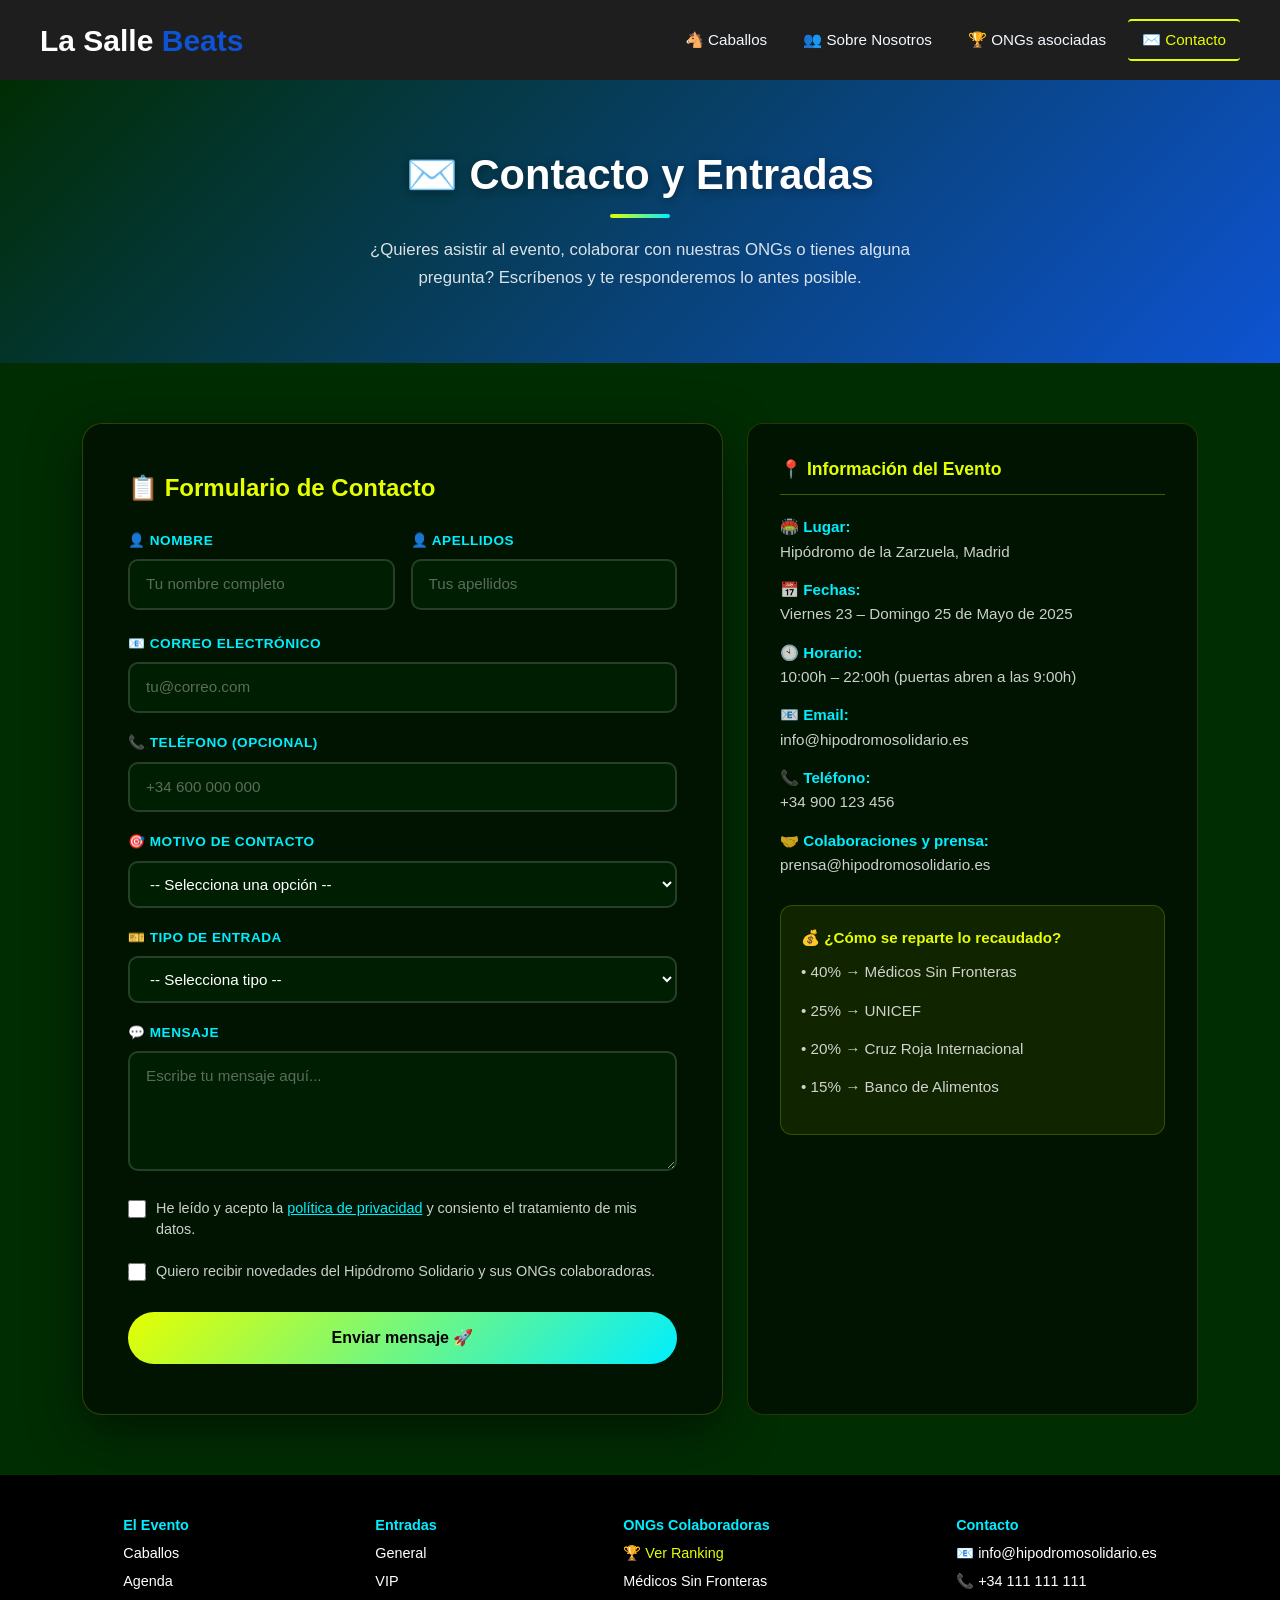
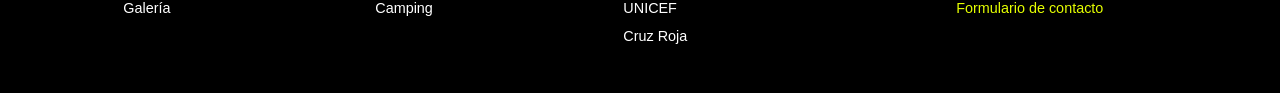
==== ASIGNATURAS/Lenguaje_de_Marcas/web/HTML/contacto.html @ c970df2f "Pagina web" ====
<!DOCTYPE html>
<html lang="es">
<head>
    <meta charset="UTF-8">
    <meta name="viewport" content="width=device-width, initial-scale=1.0">
    <meta name="description" content="Contacta con el Hipódromo Solidario. Reserva entradas, información sobre apuestas benéficas y colaboraciones con ONGs.">
    <title>Contacto – Hipódromo Solidario</title>
    <link rel="stylesheet" href="../bootstrap-5.3.8-dist/css/bootstrap.min.css">
    <link rel="stylesheet" href="../CSS/Carrera_Caballos.css">
</head>
<body>

    <!-- ===== NAVBAR ===== -->
    <header>
        <nav class="navbar navbar-expand-lg w-100 p-0">
            <div class="container-fluid px-0">
                <a class="navbar-brand mb-0" href="Pagina web de los caballos.html" id="brand-link">
                    La Salle <span id="Beats">Beats</span>
                </a>
                <button class="navbar-toggler" type="button"
                        data-bs-toggle="collapse"
                        data-bs-target="#navMenu"
                        aria-controls="navMenu"
                        aria-expanded="false"
                        aria-label="Abrir menú">
                    <span class="navbar-toggler-icon-custom">☰</span>
                </button>
                <div class="collapse navbar-collapse" id="navMenu">
                    <ul class="nav-list-custom ms-auto">
                        <li><a href="Pagina web de los caballos.html" class="nav-item-custom">🐴 Caballos</a></li>
                        <li><a href="nosotros.html" class="nav-item-custom">👥 Sobre Nosotros</a></li>
                        <li><a href="ongs_ranking.html" class="nav-item-custom">🏆 ONGs asociadas</a></li>
                        <li><a href="contacto.html" class="nav-item-custom active-link">✉️ Contacto</a></li>
                    </ul>
                </div>
            </div>
        </nav>
    </header>

    <!-- ===== HERO ===== -->
    <section class="subpage-hero">
        <h1>✉️ Contacto y Entradas</h1>
        <div class="subpage-divider"></div>
        <p>¿Quieres asistir al evento, colaborar con nuestras ONGs o tienes alguna pregunta? Escríbenos y te responderemos lo antes posible.</p>
    </section>

    <!-- ===== FORMULARIO Y INFO ===== -->
    <section class="contacto-seccion">
        <div class="container">
            <div class="row g-4">

                <!-- FORMULARIO -->
                <div class="col-lg-7">
                    <div class="form-card">
                        <h2 style="color:#e5ff00; font-size:1.5rem; margin-bottom:28px; font-weight:bold;">📋 Formulario de Contacto</h2>

                        <form id="formularioContacto" novalidate>

                            <!-- Nombre -->
                            <div class="row g-3 mb-1">
                                <div class="col-md-6">
                                    <label for="nombre" class="form-label-custom">👤 Nombre</label>
                                    <input type="text" id="nombre" name="nombre"
                                           class="form-input-custom"
                                           placeholder="Tu nombre completo"
                                           required>
                                </div>
                                <div class="col-md-6">
                                    <label for="apellidos" class="form-label-custom">👤 Apellidos</label>
                                    <input type="text" id="apellidos" name="apellidos"
                                           class="form-input-custom"
                                           placeholder="Tus apellidos"
                                           required>
                                </div>
                            </div>

                            <!-- Email -->
                            <label for="email" class="form-label-custom">📧 Correo Electrónico</label>
                            <input type="email" id="email" name="email"
                                   class="form-input-custom"
                                   placeholder="tu@correo.com"
                                   required>

                            <!-- Teléfono -->
                            <label for="telefono" class="form-label-custom">📞 Teléfono (opcional)</label>
                            <input type="tel" id="telefono" name="telefono"
                                   class="form-input-custom"
                                   placeholder="+34 600 000 000">

                            <!-- Desplegable: Motivo -->
                            <label for="motivo" class="form-label-custom">🎯 Motivo de contacto</label>
                            <select id="motivo" name="motivo" class="form-input-custom" required>
                                <option value="" disabled selected>-- Selecciona una opción --</option>
                                <option value="entradas">🎟️ Comprar entradas</option>
                                <option value="vip">👑 Paquete VIP</option>
                                <option value="colaboracion">🤝 Colaborar con el evento</option>
                                <option value="ong">❤️ Información sobre ONGs</option>
                                <option value="prensa">📰 Prensa y medios</option>
                                <option value="otro">❓ Otro</option>
                            </select>

                            <!-- Desplegable: Tipo de entrada -->
                            <label for="tipoEntrada" class="form-label-custom">🎫 Tipo de entrada</label>
                            <select id="tipoEntrada" name="tipoEntrada" class="form-input-custom">
                                <option value="" disabled selected>-- Selecciona tipo --</option>
                                <option value="general">General – 25€</option>
                                <option value="vip">VIP – 75€</option>
                                <option value="camping">Camping – 60€</option>
                                <option value="familiar">Familiar (4 personas) – 80€</option>
                                <option value="solidario">Solidario (donación extra) – 100€</option>
                            </select>

                            <!-- Mensaje -->
                            <label for="mensaje" class="form-label-custom">💬 Mensaje</label>
                            <textarea id="mensaje" name="mensaje"
                                      class="form-input-custom"
                                      rows="4"
                                      placeholder="Escribe tu mensaje aquí..."
                                      style="resize: vertical;"
                                      required></textarea>

                            <!-- Checkbox política de privacidad -->
                            <label class="form-check-custom">
                                <input type="checkbox" id="privacidad" name="privacidad" required>
                                <span>He leído y acepto la <a href="#" style="color:#00eeff;">política de privacidad</a> y consiento el tratamiento de mis datos.</span>
                            </label>

                            <!-- Checkbox newsletter -->
                            <label class="form-check-custom">
                                <input type="checkbox" id="newsletter" name="newsletter">
                                <span>Quiero recibir novedades del Hipódromo Solidario y sus ONGs colaboradoras.</span>
                            </label>

                            <button type="submit" class="btn-enviar">Enviar mensaje 🚀</button>
                        </form>

                        <!-- Mensaje de éxito -->
                        <div id="msg-exito">
                            ✅ ¡Mensaje enviado! Nos pondremos en contacto contigo pronto. ¡Gracias por tu apoyo solidario! 🐴❤️
                        </div>
                    </div>
                </div>

                <!-- INFO DE CONTACTO -->
                <div class="col-lg-5">
                    <div class="info-contacto">
                        <div class="ic-titulo">📍 Información del Evento</div>

                        <p>🏟️ <strong style="color:#00eeff;">Lugar:</strong><br>
                        Hipódromo de la Zarzuela, Madrid</p>

                        <p>📅 <strong style="color:#00eeff;">Fechas:</strong><br>
                        Viernes 23 – Domingo 25 de Mayo de 2025</p>

                        <p>🕙 <strong style="color:#00eeff;">Horario:</strong><br>
                        10:00h – 22:00h (puertas abren a las 9:00h)</p>

                        <p>📧 <strong style="color:#00eeff;">Email:</strong><br>
                        info@hipodromosolidario.es</p>

                        <p>📞 <strong style="color:#00eeff;">Teléfono:</strong><br>
                        +34 900 123 456</p>

                        <p>🤝 <strong style="color:#00eeff;">Colaboraciones y prensa:</strong><br>
                        prensa@hipodromosolidario.es</p>

                        <div style="margin-top:28px; padding:20px; background:rgba(229,255,0,0.07); border-radius:12px; border:1px solid rgba(229,255,0,0.2);">
                            <p style="color:#e5ff00; font-weight:bold; margin-bottom:10px;">💰 ¿Cómo se reparte lo recaudado?</p>
                            <p>• 40% → Médicos Sin Fronteras</p>
                            <p>• 25% → UNICEF</p>
                            <p>• 20% → Cruz Roja Internacional</p>
                            <p>• 15% → Banco de Alimentos</p>
                        </div>
                    </div>
                </div>

            </div>
        </div>
    </section>

    <!-- ===== FOOTER ===== -->
    <footer>
        <div class="footers">
            <p class="titulos">El Evento</p>
            <p>Caballos</p>
            <p>Agenda</p>
            <p>Galería</p>
        </div>
        <div class="footers">
            <p class="titulos">Entradas</p>
            <p>General</p>
            <p>VIP</p>
            <p>Camping</p>
        </div>
        <div class="footers">
            <p class="titulos">ONGs Colaboradoras</p>
            <a href="ongs_ranking.html" class="footer-link-ong">🏆 Ver Ranking</a>
            <p>Médicos Sin Fronteras</p>
            <p>UNICEF</p>
            <p>Cruz Roja</p>
        </div>
        <div class="footers">
            <p class="titulos">Contacto</p>
            <p>📧 info@hipodromosolidario.es</p>
            <p>📞 +34 111 111 111</p>
            <a href="contacto.html" class="footer-link-ong">Formulario de contacto</a>
        </div>
    </footer>

    <script src="../bootstrap-5.3.8-dist/js/bootstrap.bundle.min.js"></script>
    <script>
        document.getElementById('formularioContacto').addEventListener('submit', function(e) {
            e.preventDefault();
            const privacidad = document.getElementById('privacidad').checked;
            if (!privacidad) {
                alert('Debes aceptar la política de privacidad.');
                return;
            }
            // Simular envío
            this.style.display = 'none';
            document.getElementById('msg-exito').style.display = 'block';
        });
    </script>
</body>
</html>
---- ASIGNATURAS/Lenguaje_de_Marcas/web/CSS/Carrera_Caballos.css ----
* {

    margin: 0;
    padding: 0;
    box-sizing: border-box;

}

body {

    background-color: rgb(1, 45, 3);
    font-family:  sans-serif;

}


/* ===== HEADER / NAVBAR ===== */

header {

    display: flex;
    justify-content: space-between;
    align-items: center;
    background-color: rgb(30, 30, 30);
    padding: 0 40px;
    min-height: 80px;
    box-shadow: 0 4px 15px rgba(0,0,0,0.4);

}

/* Sobreescribir navbar de Bootstrap para que no choque */
header .navbar {
    background-color: transparent !important;
    padding: 0;
}

/* Brand/logo */
#brand-link {
    color: white;
    font-size: 30px;
    font-weight: bold;
    text-decoration: none;
    animation: animacion 3s infinite ease-in-out;
}

#Beats { color: rgb(14, 83, 211); }

@keyframes animacion {

    0% { transform: scale(1); }
    50% { transform: scale(1.1); }
    100% { transform: scale(1); }

}

/* Lista de nav personalizada */
.nav-list-custom {
    display: flex;
    list-style: none;
    gap: 8px;
    margin: 0;
    padding: 0;
}

.nav-item-custom {
    color: aliceblue;
    padding: 8px 14px;
    cursor: pointer;
    transition: 0.3s;
    border-top: 2px solid transparent;
    border-bottom: 2px solid transparent;
    text-decoration: none;
    font-size: 0.95rem;
    border-radius: 4px;
    display: block;
}

.nav-item-custom:hover,
.active-link {
    color: #e5ff00 !important;
    border-top: 2px solid #e5ff00;
    border-bottom: 2px solid #e5ff00;
}

/* Botón hamburguesa personalizado */
.navbar-toggler {
    background: transparent;
    border: 1px solid rgba(255,255,255,0.4);
    border-radius: 5px;
    padding: 5px 10px;
}

.navbar-toggler-icon-custom {
    color: white;
    font-size: 1.4rem;
    line-height: 1;
}

/* Menú colapsado en móvil */
@media (max-width: 991px) {

    header {
        flex-direction: column;
        align-items: stretch;
        padding: 12px 20px;
    }

    header .navbar { width: 100%; }

    .nav-list-custom {
        flex-direction: column;
        gap: 0;
        padding: 10px 0;
    }

    .nav-item-custom {
        border-top: none;
        border-bottom: none;
        border-left: 3px solid transparent;
        padding: 10px 12px;
    }

    .nav-item-custom:hover,
    .active-link {
        border-top: none;
        border-bottom: none;
        border-left: 3px solid #e5ff00;
        color: #e5ff00 !important;
        background: rgba(255,255,255,0.05);
    }
}


/* ===== HERO / FOTO PRINCIPAL ===== */

#foto {

    height: 420px;
    background-image: url("../Imagenes_Examen/imagen_central.jpg");
    background-size: cover;
    background-position: center;
    display: flex;
    justify-content: center;
    align-items: center;
    text-align: center;
    position: relative;

}

#foto::before {
    content: '';
    position: absolute;
    inset: 0;
    background: rgba(0,0,0,0.45);
}

#producto { position: relative; z-index: 1; }

.Electrico {

    color: yellow;
    font-size: 40px;
    font-weight: bold;
    text-shadow: 0 2px 10px rgba(0,0,0,0.5);

}

.Electrico .azul { color: #00eeff; }

#Parrafo {

    color: white;
    max-width: 600px;
    margin: 0 auto;
    font-size: 1.1rem;
    line-height: 1.6;

}

.Entradas {

    display: flex;
    justify-content: center;
    width: 100%;
    margin-top: 20px;

}

#btn-entradas {

    width: 220px;
    height: 48px;
    border-radius: 20px;
    border: 0;
    background-color: rgb(0, 238, 255);
    cursor: pointer;
    transition: 0.3s;
    font-weight: bold;
    font-size: 1rem;

}

#btn-entradas:hover {

    background-color: #e5ff00;
    color: black;
    transform: scale(1.05);

}


/* ===== CAJAS / TARJETAS ===== */

.cajas {

    display: flex;
    justify-content: center;
    gap: 20px;
    padding: 40px 20px;
    flex-wrap: wrap;

}

.Zonas {

    background-color: black;
    color: white;
    padding: 25px;
    width: 300px;
    text-align: left;
    border: 1px solid #333;
    border-radius: 15px;
    transition: 0.6s;
    border-top: 3px solid #e5ff00;

}

.Zonas:hover {

    background-color: #00eeff;
    color: black;
    transform: translateY(-8px);
    box-shadow: 0 15px 40px rgba(0,238,255,0.3);

}

.Zonas strong {

    display: block;
    font-size: 20px;
    margin-bottom: 10px;

}


/* ===== GALERÍA ===== */

.imagenes {

    display: grid;
    grid-template-columns: repeat(3, 1fr);
    gap: 5px;
    padding: 20px;

}

.imagenes div img {

    width: 100%;
    height: 250px;
    object-fit: cover;
    opacity: 0.6;
    transition: 0.4s;
    border: 3px solid transparent;

}

.imagenes div img:hover {

    opacity: 1;
    border: 3px solid #e5ff00;

}


/* ===== AGENDA ===== */

.dias {

    text-align: center;
    padding: 40px;
    color: white;

}

.color_letra { color: #e5ff00; font-size: 30px; font-weight: bold; }
.lineas { border: 0.5px solid rgba(255,255,255,0.4); width: 100%; margin: 15px 0; }
.agenda2 { font-size: 1.05rem; padding: 8px 0; }


/* ===== BANNER CTA ONGs ===== */

#banner-ong {

    background: linear-gradient(135deg, rgb(14, 83, 211), rgb(0, 160, 100));
    padding: 60px 20px;
    text-align: center;

}

#banner-titulo {

    color: white;
    font-size: 2rem;
    font-weight: bold;
    margin-bottom: 16px;
    text-shadow: 0 2px 8px rgba(0,0,0,0.3);

}

#banner-desc {

    color: rgba(255,255,255,0.9);
    font-size: 1.05rem;
    max-width: 600px;
    margin: 0 auto 28px;
    line-height: 1.7;

}

#btn-ongs {

    background: #e5ff00;
    color: black;
    border: none;
    padding: 14px 36px;
    border-radius: 50px;
    font-weight: bold;
    font-size: 1rem;
    cursor: pointer;
    transition: 0.3s;

}

#btn-ongs:hover {

    background: white;
    transform: translateY(-3px);
    box-shadow: 0 10px 25px rgba(0,0,0,0.2);

}


/* ===== FOOTER ===== */

footer {

    background-color: black;
    padding: 40px;
    display: flex;
    justify-content: space-around;
    flex-wrap: wrap;
    gap: 20px;
    color: white;

}

.titulos { color: #00eeff; font-weight: bold; margin-bottom: 10px; }

.footers p { margin-bottom: 6px; font-size: 0.9rem; }

.footer-link-ong {

    color: #e5ff00;
    text-decoration: none;
    font-size: 0.9rem;
    display: block;
    margin-bottom: 6px;
    transition: 0.3s;

}

.footer-link-ong:hover { color: #00eeff; text-decoration: underline; }


/* ===== ESTILOS SUBPÁGINAS ===== */

/* Hero de subpágina */
.subpage-hero {

    background: linear-gradient(135deg, rgb(1, 45, 3) 0%, rgb(14, 83, 211) 100%);
    padding: 70px 20px;
    text-align: center;
    color: white;

}

.subpage-hero h1 {

    font-size: 2.6rem;
    font-weight: bold;
    margin-bottom: 12px;
    text-shadow: 0 2px 10px rgba(0,0,0,0.4);

}

.subpage-divider {

    width: 60px;
    height: 4px;
    background: linear-gradient(90deg, #e5ff00, #00eeff);
    border-radius: 2px;
    margin: 14px auto 18px;

}

.subpage-hero p {

    font-size: 1.05rem;
    opacity: 0.85;
    max-width: 580px;
    margin: 0 auto;
    line-height: 1.7;

}


/* ===== TABLA DE ONGS ===== */

.tabla-seccion {

    padding: 60px 20px;
    background-color: rgb(1, 45, 3);

}

.buscador-ong {

    background: rgb(0, 25, 2);
    border: 2px solid #e5ff00;
    border-radius: 50px;
    padding: 12px 24px;
    color: white;
    font-size: 1rem;
    width: 100%;
    transition: 0.3s;

}

.buscador-ong:focus {

    outline: none;
    border-color: #00eeff;
    box-shadow: 0 0 0 4px rgba(0,238,255,0.15);

}

.buscador-ong::placeholder { color: rgba(255,255,255,0.5); }

.select-area {

    background: rgb(0, 25, 2);
    border: 2px solid #e5ff00;
    border-radius: 50px;
    padding: 12px 20px;
    color: white;
    font-size: 0.95rem;
    width: 100%;
    cursor: pointer;
    transition: 0.3s;

}

.select-area:focus {

    outline: none;
    border-color: #00eeff;

}

.select-area option { background: rgb(1, 45, 3); }

.tabla-contenedor {

    background: rgb(0, 20, 1);
    border-radius: 16px;
    overflow: hidden;
    border: 1px solid rgba(229,255,0,0.2);
    box-shadow: 0 10px 40px rgba(0,0,0,0.5);

}

.tabla-ongs {

    width: 100%;
    border-collapse: collapse;
    margin: 0;

}

.tabla-ongs thead th {

    background: linear-gradient(135deg, rgb(14, 83, 211), rgb(0, 100, 60));
    color: #e5ff00;
    padding: 16px 14px;
    font-weight: 700;
    font-size: 0.85rem;
    text-transform: uppercase;
    letter-spacing: 0.5px;
    border: none;
    white-space: nowrap;

}

.tabla-ongs tbody tr {

    border-bottom: 1px solid rgba(255,255,255,0.07);
    transition: 0.3s;

}

.tabla-ongs tbody tr:hover {

    background: rgba(0, 238, 255, 0.06);

}

.tabla-ongs tbody td {

    padding: 14px;
    vertical-align: middle;
    font-size: 0.9rem;
    color: rgba(255,255,255,0.9);

}

/* Badges de posición */
.rank-badge {

    display: inline-flex;
    align-items: center;
    justify-content: center;
    width: 36px;
    height: 36px;
    border-radius: 50%;
    font-weight: 700;
    font-size: 0.85rem;
    color: black;

}

.rank-1 { background: linear-gradient(135deg, #ffd700, #e5ff00); box-shadow: 0 3px 10px rgba(229,255,0,0.5); }
.rank-2 { background: linear-gradient(135deg, #c0c0c0, #a8a8a8); }
.rank-3 { background: linear-gradient(135deg, #cd7f32, #b5651d); color: white; }
.rank-other { background: rgba(14,83,211,0.4); color: #00eeff; border: 1px solid rgba(0,238,255,0.4); }

/* Badges de área */
.badge-area {

    padding: 5px 12px;
    border-radius: 20px;
    font-size: 0.75rem;
    font-weight: 600;
    display: inline-block;

}

.badge-salud        { background: rgba(0,238,255,0.15); color: #00eeff; border: 1px solid rgba(0,238,255,0.4); }
.badge-humanitaria  { background: rgba(229,255,0,0.1);  color: #e5ff00; border: 1px solid rgba(229,255,0,0.4); }
.badge-medioambiente{ background: rgba(0,200,100,0.15); color: #00c864; border: 1px solid rgba(0,200,100,0.4); }
.badge-infancia     { background: rgba(255,165,0,0.15); color: #ffa500; border: 1px solid rgba(255,165,0,0.4); }
.badge-derechos     { background: rgba(180,0,255,0.15); color: #cc66ff; border: 1px solid rgba(180,0,255,0.3); }
.badge-alimentacion { background: rgba(255,80,80,0.15); color: #ff6666; border: 1px solid rgba(255,80,80,0.4); }
.badge-vivienda     { background: rgba(0,200,100,0.1);  color: #66ffaa; border: 1px solid rgba(0,200,100,0.3); }
.badge-agua         { background: rgba(14,83,211,0.2);  color: #6699ff; border: 1px solid rgba(14,83,211,0.5); }

.stars { color: #e5ff00; font-size: 0.9rem; letter-spacing: 1px; }

.ong-link {

    color: #00eeff;
    font-weight: 600;
    text-decoration: none;
    transition: 0.2s;

}

.ong-link:hover { color: #e5ff00; text-decoration: underline; }

.contador-badge {

    background: #e5ff00;
    color: black;
    font-weight: bold;
    padding: 8px 20px;
    border-radius: 50px;
    font-size: 0.9rem;
    display: inline-block;

}

.leyenda-seccion {

    background: rgb(0, 20, 1);
    padding: 40px 20px;
    border-top: 1px solid rgba(255,255,255,0.07);

}


/* ===== FORMULARIO DE CONTACTO ===== */

.contacto-seccion {

    padding: 60px 20px;
    background-color: rgb(1, 45, 3);

}

.form-card {

    background: rgb(0, 20, 1);
    border-radius: 20px;
    padding: 50px 45px;
    border: 1px solid rgba(229,255,0,0.2);
    box-shadow: 0 15px 50px rgba(0,0,0,0.5);
    max-width: 750px;
    margin: 0 auto;

}

.form-label-custom {

    font-weight: 600;
    color: #00eeff;
    margin-bottom: 8px;
    font-size: 0.85rem;
    text-transform: uppercase;
    letter-spacing: 0.5px;
    display: block;

}

.form-input-custom {

    width: 100%;
    background: rgb(0, 30, 2);
    border: 2px solid rgba(255,255,255,0.15);
    border-radius: 10px;
    padding: 12px 16px;
    font-size: 0.95rem;
    color: white;
    transition: 0.3s;
    margin-bottom: 20px;

}

.form-input-custom:focus {

    outline: none;
    border-color: #00eeff;
    box-shadow: 0 0 0 4px rgba(0,238,255,0.1);
    background: rgb(0, 40, 3);

}

.form-input-custom::placeholder { color: rgba(255,255,255,0.35); }

.form-input-custom option { background: rgb(0, 30, 2); }

.btn-enviar {

    background: linear-gradient(135deg, #e5ff00, #00eeff);
    color: black;
    border: none;
    padding: 14px 40px;
    border-radius: 50px;
    font-weight: 700;
    font-size: 1rem;
    cursor: pointer;
    transition: 0.3s;
    width: 100%;
    margin-top: 10px;

}

.btn-enviar:hover {

    transform: translateY(-3px);
    box-shadow: 0 10px 30px rgba(229,255,0,0.35);
    background: linear-gradient(135deg, #00eeff, #e5ff00);

}

.form-check-custom {

    display: flex;
    align-items: flex-start;
    gap: 10px;
    color: rgba(255,255,255,0.8);
    font-size: 0.9rem;
    margin-bottom: 20px;
    cursor: pointer;

}

.form-check-custom input[type="checkbox"] {

    width: 18px;
    height: 18px;
    flex-shrink: 0;
    margin-top: 2px;
    accent-color: #00eeff;

}

.info-contacto {

    background: rgb(0, 20, 1);
    border-radius: 16px;
    padding: 32px;
    border: 1px solid rgba(229,255,0,0.15);
    height: 100%;

}

.info-contacto .ic-titulo {

    color: #e5ff00;
    font-weight: bold;
    font-size: 1.1rem;
    margin-bottom: 20px;
    border-bottom: 1px solid rgba(229,255,0,0.3);
    padding-bottom: 12px;

}

.info-contacto p {

    color: rgba(255,255,255,0.8);
    font-size: 0.95rem;
    margin-bottom: 14px;
    line-height: 1.6;

}

/* Mensaje de éxito */
#msg-exito {

    display: none;
    background: rgba(0,200,100,0.15);
    border: 1px solid rgba(0,200,100,0.5);
    border-radius: 12px;
    padding: 20px;
    color: #66ffaa;
    text-align: center;
    font-size: 1.1rem;
    margin-top: 20px;

}


/* ===== SOBRE NOSOTROS ===== */

.nosotros-seccion {

    padding: 60px 20px;
    background-color: rgb(1, 45, 3);

}

.nosotros-card {

    background: rgb(0, 20, 1);
    border-radius: 16px;
    padding: 32px 24px;
    border-left: 4px solid #e5ff00;
    color: white;
    transition: 0.3s;
    height: 100%;

}

.nosotros-card:hover {

    border-left-color: #00eeff;
    transform: translateY(-6px);
    box-shadow: 0 15px 40px rgba(0,0,0,0.4);

}

.nosotros-card h3 {

    color: #e5ff00;
    font-size: 1.15rem;
    font-weight: 700;
    margin-bottom: 14px;

}

.nosotros-card p {

    color: rgba(255,255,255,0.8);
    font-size: 0.95rem;
    line-height: 1.7;

}

.equipo-card {

    background: rgb(0, 20, 1);
    border-radius: 16px;
    padding: 30px 20px;
    text-align: center;
    border: 1px solid rgba(255,255,255,0.07);
    color: white;
    transition: 0.3s;
    height: 100%;

}

.equipo-card:hover {

    border-color: #00eeff;
    transform: translateY(-6px);
    box-shadow: 0 15px 40px rgba(0,0,0,0.4);

}

.avatar-equipo {

    width: 90px;
    height: 90px;
    border-radius: 50%;
    background: linear-gradient(135deg, rgb(14, 83, 211), rgb(0, 160, 100));
    display: flex;
    align-items: center;
    justify-content: center;
    font-size: 2.2rem;
    margin: 0 auto 16px;
    border: 3px solid #e5ff00;

}

.equipo-card h4 { color: #e5ff00; font-size: 1rem; font-weight: 700; margin-bottom: 6px; }
.equipo-card p  { color: rgba(255,255,255,0.6); font-size: 0.85rem; }

.seccion-titulo {

    color: #e5ff00;
    font-size: 1.9rem;
    font-weight: bold;
    text-align: center;
    margin-bottom: 10px;

}


/* ===== RESPONSIVE ===== */

@media screen and (max-width: 900px) {

    .imagenes { grid-template-columns: repeat(2, 1fr); }

    footer {
        flex-direction: column;
        text-align: center;
        gap: 30px;
    }

    .Electrico { font-size: 1.7rem; }

    .form-card { padding: 30px 20px; }

    .subpage-hero h1 { font-size: 1.9rem; }

}

@media screen and (max-width: 576px) {

    .imagenes { grid-template-columns: 1fr; }

    #foto { height: 350px; }

    .Electrico { font-size: 1.4rem; }

    .tabla-ongs { font-size: 0.78rem; }
    .tabla-ongs thead th,
    .tabla-ongs tbody td { padding: 10px 6px; }

}
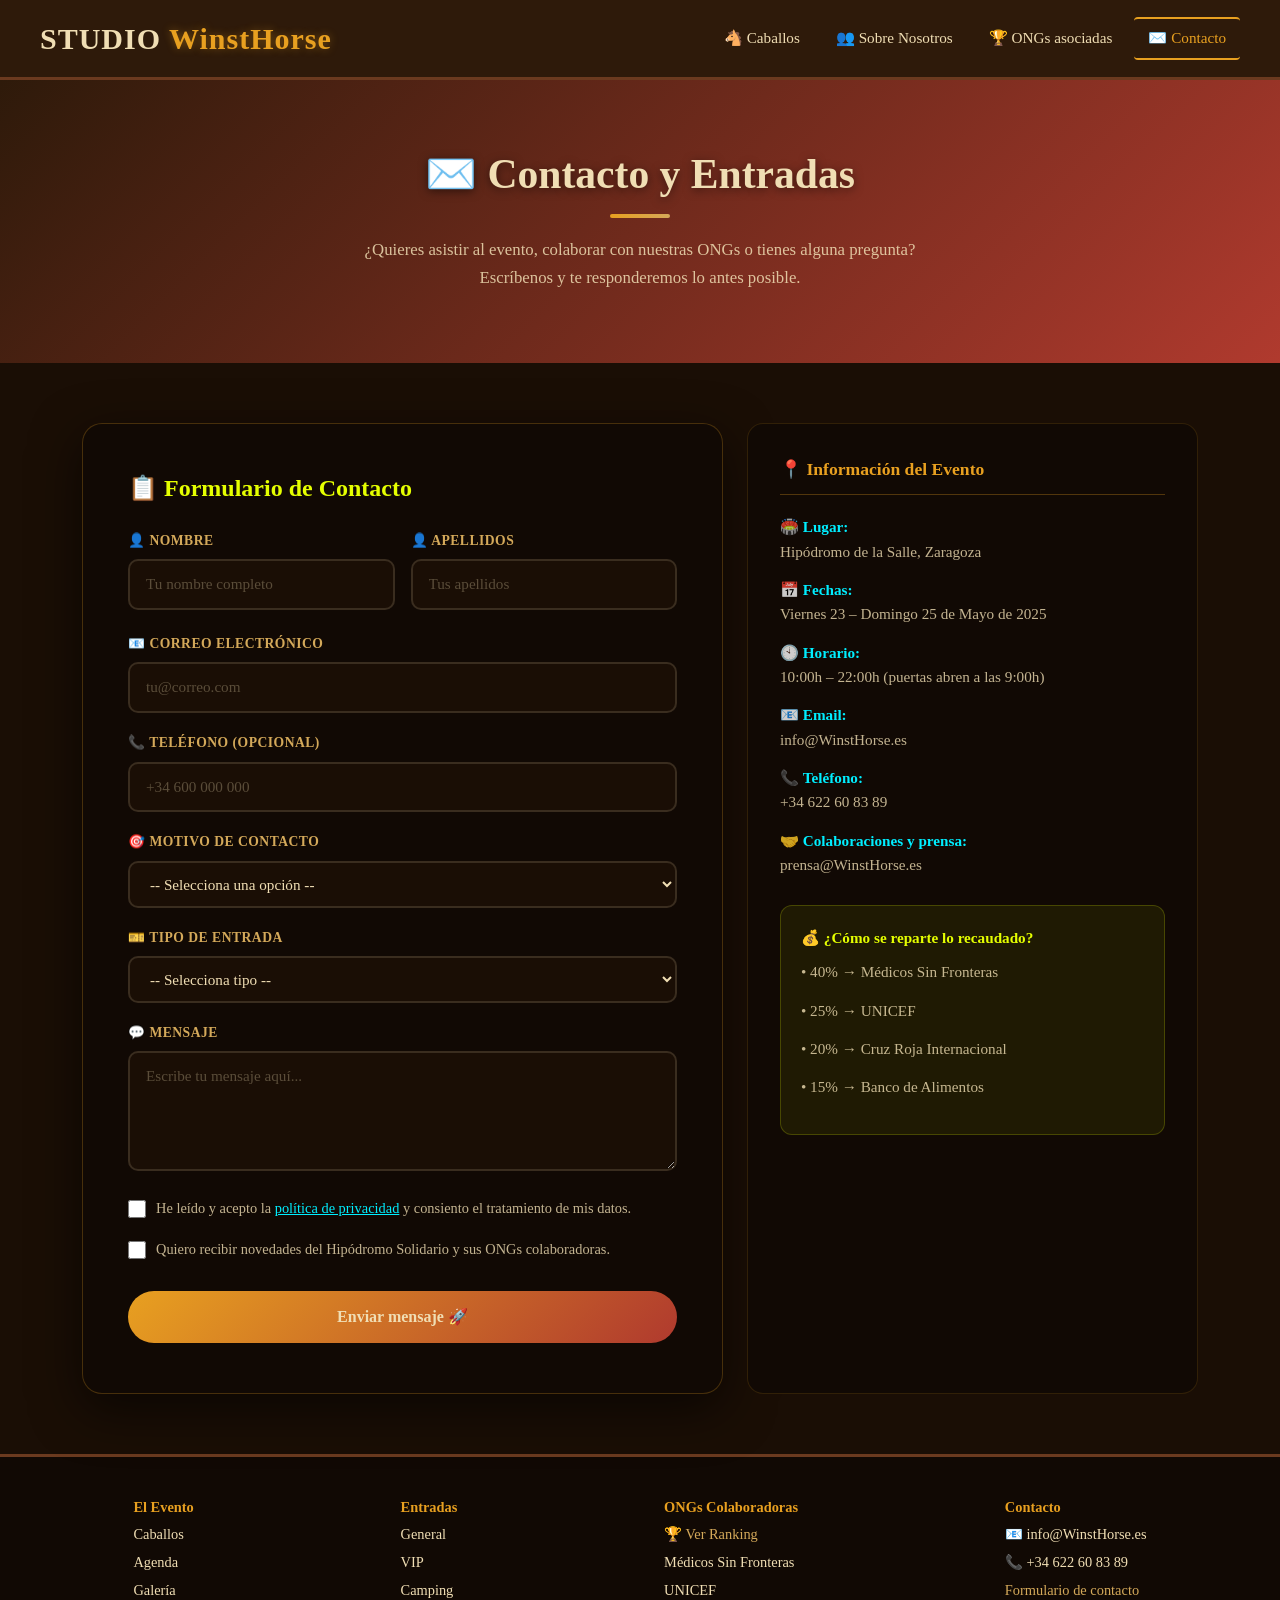
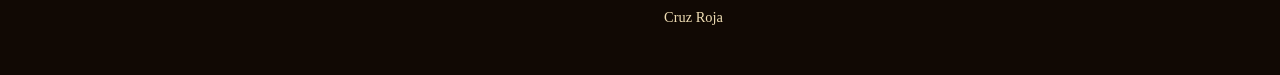
==== commit 5c8858c5: "Pagina web de los caballos" ====
--- a/ASIGNATURAS/Lenguaje_de_Marcas/web/HTML/contacto.html
+++ b/ASIGNATURAS/Lenguaje_de_Marcas/web/HTML/contacto.html
@@ -1,28 +1,27 @@
 <!DOCTYPE html>
 <html lang="es">
+
 <head>
     <meta charset="UTF-8">
     <meta name="viewport" content="width=device-width, initial-scale=1.0">
-    <meta name="description" content="Contacta con el Hipódromo Solidario. Reserva entradas, información sobre apuestas benéficas y colaboraciones con ONGs.">
+    <meta name="description"
+        content="Contacta con el Hipódromo Solidario. Reserva entradas, información sobre apuestas benéficas y colaboraciones con ONGs.">
     <title>Contacto – Hipódromo Solidario</title>
     <link rel="stylesheet" href="../bootstrap-5.3.8-dist/css/bootstrap.min.css">
     <link rel="stylesheet" href="../CSS/Carrera_Caballos.css">
 </head>
+
 <body>
 
-    <!-- ===== NAVBAR ===== -->
+
     <header>
         <nav class="navbar navbar-expand-lg w-100 p-0">
             <div class="container-fluid px-0">
                 <a class="navbar-brand mb-0" href="Pagina web de los caballos.html" id="brand-link">
-                    La Salle <span id="Beats">Beats</span>
+                    STUDIO <span id="Beats">WinstHorse</span>
                 </a>
-                <button class="navbar-toggler" type="button"
-                        data-bs-toggle="collapse"
-                        data-bs-target="#navMenu"
-                        aria-controls="navMenu"
-                        aria-expanded="false"
-                        aria-label="Abrir menú">
+                <button class="navbar-toggler" type="button" data-bs-toggle="collapse" data-bs-target="#navMenu"
+                    aria-controls="navMenu" aria-expanded="false" aria-label="Abrir menú">
                     <span class="navbar-toggler-icon-custom">☰</span>
                 </button>
                 <div class="collapse navbar-collapse" id="navMenu">
@@ -37,57 +36,52 @@
         </nav>
     </header>
 
-    <!-- ===== HERO ===== -->
+
     <section class="subpage-hero">
         <h1>✉️ Contacto y Entradas</h1>
         <div class="subpage-divider"></div>
-        <p>¿Quieres asistir al evento, colaborar con nuestras ONGs o tienes alguna pregunta? Escríbenos y te responderemos lo antes posible.</p>
+        <p>¿Quieres asistir al evento, colaborar con nuestras ONGs o tienes alguna pregunta? Escríbenos y te
+            responderemos lo antes posible.</p>
     </section>
 
-    <!-- ===== FORMULARIO Y INFO ===== -->
+
     <section class="contacto-seccion">
         <div class="container">
             <div class="row g-4">
 
-                <!-- FORMULARIO -->
+
                 <div class="col-lg-7">
                     <div class="form-card">
-                        <h2 style="color:#e5ff00; font-size:1.5rem; margin-bottom:28px; font-weight:bold;">📋 Formulario de Contacto</h2>
+                        <h2 style="color:#e5ff00; font-size:1.5rem; margin-bottom:28px; font-weight:bold;">📋 Formulario
+                            de Contacto</h2>
 
                         <form id="formularioContacto" novalidate>
 
-                            <!-- Nombre -->
+
                             <div class="row g-3 mb-1">
                                 <div class="col-md-6">
                                     <label for="nombre" class="form-label-custom">👤 Nombre</label>
-                                    <input type="text" id="nombre" name="nombre"
-                                           class="form-input-custom"
-                                           placeholder="Tu nombre completo"
-                                           required>
+                                    <input type="text" id="nombre" name="nombre" class="form-input-custom"
+                                        placeholder="Tu nombre completo" required>
                                 </div>
                                 <div class="col-md-6">
                                     <label for="apellidos" class="form-label-custom">👤 Apellidos</label>
-                                    <input type="text" id="apellidos" name="apellidos"
-                                           class="form-input-custom"
-                                           placeholder="Tus apellidos"
-                                           required>
+                                    <input type="text" id="apellidos" name="apellidos" class="form-input-custom"
+                                        placeholder="Tus apellidos" required>
                                 </div>
                             </div>
 
-                            <!-- Email -->
+
                             <label for="email" class="form-label-custom">📧 Correo Electrónico</label>
-                            <input type="email" id="email" name="email"
-                                   class="form-input-custom"
-                                   placeholder="tu@correo.com"
-                                   required>
-
-                            <!-- Teléfono -->
+                            <input type="email" id="email" name="email" class="form-input-custom"
+                                placeholder="tu@correo.com" required>
+
+
                             <label for="telefono" class="form-label-custom">📞 Teléfono (opcional)</label>
-                            <input type="tel" id="telefono" name="telefono"
-                                   class="form-input-custom"
-                                   placeholder="+34 600 000 000">
-
-                            <!-- Desplegable: Motivo -->
+                            <input type="tel" id="telefono" name="telefono" class="form-input-custom"
+                                placeholder="+34 600 000 000">
+
+
                             <label for="motivo" class="form-label-custom">🎯 Motivo de contacto</label>
                             <select id="motivo" name="motivo" class="form-input-custom" required>
                                 <option value="" disabled selected>-- Selecciona una opción --</option>
@@ -99,33 +93,30 @@
                                 <option value="otro">❓ Otro</option>
                             </select>
 
-                            <!-- Desplegable: Tipo de entrada -->
+
                             <label for="tipoEntrada" class="form-label-custom">🎫 Tipo de entrada</label>
                             <select id="tipoEntrada" name="tipoEntrada" class="form-input-custom">
                                 <option value="" disabled selected>-- Selecciona tipo --</option>
-                                <option value="general">General – 25€</option>
-                                <option value="vip">VIP – 75€</option>
-                                <option value="camping">Camping – 60€</option>
-                                <option value="familiar">Familiar (4 personas) – 80€</option>
-                                <option value="solidario">Solidario (donación extra) – 100€</option>
+                                <option value="general">General – 25 aura</option>
+                                <option value="vip">VIP – 75 aura</option>
+                                <option value="camping">Camping – 60 aura</option>
+                                <option value="familiar">Familiar (4 personas) – 80 aura</option>
+                                <option value="solidario">Solidario (donación extra) – 100 aura</option>
                             </select>
 
-                            <!-- Mensaje -->
+
                             <label for="mensaje" class="form-label-custom">💬 Mensaje</label>
-                            <textarea id="mensaje" name="mensaje"
-                                      class="form-input-custom"
-                                      rows="4"
-                                      placeholder="Escribe tu mensaje aquí..."
-                                      style="resize: vertical;"
-                                      required></textarea>
-
-                            <!-- Checkbox política de privacidad -->
+                            <textarea id="mensaje" name="mensaje" class="form-input-custom" rows="4"
+                                placeholder="Escribe tu mensaje aquí..." style="resize: vertical;" required></textarea>
+
+
                             <label class="form-check-custom">
                                 <input type="checkbox" id="privacidad" name="privacidad" required>
-                                <span>He leído y acepto la <a href="#" style="color:#00eeff;">política de privacidad</a> y consiento el tratamiento de mis datos.</span>
+                                <span>He leído y acepto la <a href="#" style="color:#00eeff;">política de privacidad</a>
+                                    y consiento el tratamiento de mis datos.</span>
                             </label>
 
-                            <!-- Checkbox newsletter -->
+
                             <label class="form-check-custom">
                                 <input type="checkbox" id="newsletter" name="newsletter">
                                 <span>Quiero recibir novedades del Hipódromo Solidario y sus ONGs colaboradoras.</span>
@@ -134,38 +125,41 @@
                             <button type="submit" class="btn-enviar">Enviar mensaje 🚀</button>
                         </form>
 
-                        <!-- Mensaje de éxito -->
+
                         <div id="msg-exito">
-                            ✅ ¡Mensaje enviado! Nos pondremos en contacto contigo pronto. ¡Gracias por tu apoyo solidario! 🐴❤️
+                            ✅ ¡Mensaje enviado! Nos pondremos en contacto contigo pronto. ¡Gracias por tu apoyo
+                            solidario! 🐴❤️
                         </div>
                     </div>
                 </div>
 
-                <!-- INFO DE CONTACTO -->
+
                 <div class="col-lg-5">
                     <div class="info-contacto">
                         <div class="ic-titulo">📍 Información del Evento</div>
 
                         <p>🏟️ <strong style="color:#00eeff;">Lugar:</strong><br>
-                        Hipódromo de la Zarzuela, Madrid</p>
+                            Hipódromo de la Salle, Zaragoza</p>
 
                         <p>📅 <strong style="color:#00eeff;">Fechas:</strong><br>
-                        Viernes 23 – Domingo 25 de Mayo de 2025</p>
+                            Viernes 23 – Domingo 25 de Mayo de 2025</p>
 
                         <p>🕙 <strong style="color:#00eeff;">Horario:</strong><br>
-                        10:00h – 22:00h (puertas abren a las 9:00h)</p>
+                            10:00h – 22:00h (puertas abren a las 9:00h)</p>
 
                         <p>📧 <strong style="color:#00eeff;">Email:</strong><br>
-                        info@hipodromosolidario.es</p>
+                            info@WinstHorse.es</p>
 
                         <p>📞 <strong style="color:#00eeff;">Teléfono:</strong><br>
-                        +34 900 123 456</p>
+                            +34 622 60 83 89</p>
 
                         <p>🤝 <strong style="color:#00eeff;">Colaboraciones y prensa:</strong><br>
-                        prensa@hipodromosolidario.es</p>
-
-                        <div style="margin-top:28px; padding:20px; background:rgba(229,255,0,0.07); border-radius:12px; border:1px solid rgba(229,255,0,0.2);">
-                            <p style="color:#e5ff00; font-weight:bold; margin-bottom:10px;">💰 ¿Cómo se reparte lo recaudado?</p>
+                            prensa@WinstHorse.es</p>
+
+                        <div
+                            style="margin-top:28px; padding:20px; background:rgba(229,255,0,0.07); border-radius:12px; border:1px solid rgba(229,255,0,0.2);">
+                            <p style="color:#e5ff00; font-weight:bold; margin-bottom:10px;">💰 ¿Cómo se reparte lo
+                                recaudado?</p>
                             <p>• 40% → Médicos Sin Fronteras</p>
                             <p>• 25% → UNICEF</p>
                             <p>• 20% → Cruz Roja Internacional</p>
@@ -178,7 +172,7 @@
         </div>
     </section>
 
-    <!-- ===== FOOTER ===== -->
+
     <footer>
         <div class="footers">
             <p class="titulos">El Evento</p>
@@ -201,15 +195,15 @@
         </div>
         <div class="footers">
             <p class="titulos">Contacto</p>
-            <p>📧 info@hipodromosolidario.es</p>
-            <p>📞 +34 111 111 111</p>
+            <p>📧 info@WinstHorse.es</p>
+            <p>📞 +34 622 60 83 89</p>
             <a href="contacto.html" class="footer-link-ong">Formulario de contacto</a>
         </div>
     </footer>
 
     <script src="../bootstrap-5.3.8-dist/js/bootstrap.bundle.min.js"></script>
     <script>
-        document.getElementById('formularioContacto').addEventListener('submit', function(e) {
+        document.getElementById('formularioContacto').addEventListener('submit', function (e) {
             e.preventDefault();
             const privacidad = document.getElementById('privacidad').checked;
             if (!privacidad) {
@@ -222,4 +216,5 @@
         });
     </script>
 </body>
-</html>
+
+</html>
--- a/ASIGNATURAS/Lenguaje_de_Marcas/web/CSS/Carrera_Caballos.css
+++ b/ASIGNATURAS/Lenguaje_de_Marcas/web/CSS/Carrera_Caballos.css
@@ -1,60 +1,65 @@
-
 * {
-
     margin: 0;
     padding: 0;
     box-sizing: border-box;
-
 }
 
 body {
-
-    background-color: rgb(1, 45, 3);
-    font-family:  sans-serif;
-
-}
-
-
-/* ===== HEADER / NAVBAR ===== */
+    background-color: #1a0e05;
+    font-family: Georgia, 'Times New Roman', serif;
+}
+
+
+
 
 header {
-
     display: flex;
+
     justify-content: space-between;
     align-items: center;
-    background-color: rgb(30, 30, 30);
+    background-color: #2e1a0a;
     padding: 0 40px;
     min-height: 80px;
-    box-shadow: 0 4px 15px rgba(0,0,0,0.4);
-
-}
-
-/* Sobreescribir navbar de Bootstrap para que no choque */
+    box-shadow: 0 4px 15px rgba(0, 0, 0, 0.6);
+    border-bottom: 3px solid #6b3a1f;
+}
+
+
 header .navbar {
     background-color: transparent !important;
     padding: 0;
 }
 
-/* Brand/logo */
+
 #brand-link {
-    color: white;
+    color: #f0deb4;
     font-size: 30px;
     font-weight: bold;
     text-decoration: none;
+    letter-spacing: 1px;
     animation: animacion 3s infinite ease-in-out;
 }
 
-#Beats { color: rgb(14, 83, 211); }
+#Beats {
+    color: #e8a020;
+    text-shadow: 0 0 8px rgba(232, 160, 32, 0.4);
+}
 
 @keyframes animacion {
-
-    0% { transform: scale(1); }
-    50% { transform: scale(1.1); }
-    100% { transform: scale(1); }
-
-}
-
-/* Lista de nav personalizada */
+    0% {
+        transform: scale(1);
+    }
+
+    50% {
+        transform: scale(1.1);
+    }
+
+    100% {
+        transform: scale(1);
+    }
+}
+
+
 .nav-list-custom {
     display: flex;
     list-style: none;
@@ -64,7 +69,7 @@
 }
 
 .nav-item-custom {
-    color: aliceblue;
+    color: #f0deb4;
     padding: 8px 14px;
     cursor: pointer;
     transition: 0.3s;
@@ -78,26 +83,26 @@
 
 .nav-item-custom:hover,
 .active-link {
-    color: #e5ff00 !important;
-    border-top: 2px solid #e5ff00;
-    border-bottom: 2px solid #e5ff00;
-}
-
-/* Botón hamburguesa personalizado */
+    color: #e8a020 !important;
+    border-top: 2px solid #e8a020;
+    border-bottom: 2px solid #e8a020;
+}
+
+
 .navbar-toggler {
     background: transparent;
-    border: 1px solid rgba(255,255,255,0.4);
+    border: 1px solid rgba(240, 222, 180, 0.4);
     border-radius: 5px;
     padding: 5px 10px;
 }
 
 .navbar-toggler-icon-custom {
-    color: white;
+    color: #f0deb4;
     font-size: 1.4rem;
     line-height: 1;
 }
 
-/* Menú colapsado en móvil */
+
 @media (max-width: 991px) {
 
     header {
@@ -106,7 +111,9 @@
         padding: 12px 20px;
     }
 
-    header .navbar { width: 100%; }
+    header .navbar {
+        width: 100%;
+    }
 
     .nav-list-custom {
         flex-direction: column;
@@ -125,19 +132,17 @@
     .active-link {
         border-top: none;
         border-bottom: none;
-        border-left: 3px solid #e5ff00;
-        color: #e5ff00 !important;
-        background: rgba(255,255,255,0.05);
-    }
-}
-
-
-/* ===== HERO / FOTO PRINCIPAL ===== */
+        border-left: 3px solid #e8a020;
+        color: #e8a020 !important;
+        background: rgba(232, 160, 32, 0.07);
+    }
+}
+
+
 
 #foto {
-
     height: 420px;
-    background-image: url("../Imagenes_Examen/imagen_central.jpg");
+    background-image: url("../../imagenes_caballos/imagen_central.png");
     background-size: cover;
     background-position: center;
     display: flex;
@@ -145,194 +150,177 @@
     align-items: center;
     text-align: center;
     position: relative;
-
 }
 
 #foto::before {
     content: '';
     position: absolute;
     inset: 0;
-    background: rgba(0,0,0,0.45);
-}
-
-#producto { position: relative; z-index: 1; }
+    background: rgba(26, 14, 5, 0.55);
+}
+
+#producto {
+    position: relative;
+    z-index: 1;
+}
 
 .Electrico {
-
-    color: yellow;
+    color: #e8a020;
     font-size: 40px;
     font-weight: bold;
-    text-shadow: 0 2px 10px rgba(0,0,0,0.5);
-
-}
-
-.Electrico .azul { color: #00eeff; }
+    text-shadow: 0 2px 12px rgba(0, 0, 0, 0.7);
+}
+
+.Electrico .azul {
+    color: #d4a95a;
+}
 
 #Parrafo {
-
-    color: white;
+    color: #f0deb4;
     max-width: 600px;
     margin: 0 auto;
     font-size: 1.1rem;
     line-height: 1.6;
-
 }
 
 .Entradas {
-
     display: flex;
     justify-content: center;
     width: 100%;
     margin-top: 20px;
-
 }
 
 #btn-entradas {
-
     width: 220px;
     height: 48px;
     border-radius: 20px;
     border: 0;
-    background-color: rgb(0, 238, 255);
+    background-color: #e8a020;
+    color: #1a0e05;
     cursor: pointer;
     transition: 0.3s;
     font-weight: bold;
     font-size: 1rem;
-
 }
 
 #btn-entradas:hover {
-
-    background-color: #e5ff00;
-    color: black;
+    background-color: #d4a95a;
+    color: #1a0e05;
     transform: scale(1.05);
-
-}
-
-
-/* ===== CAJAS / TARJETAS ===== */
+}
+
+
 
 .cajas {
-
     display: flex;
     justify-content: center;
     gap: 20px;
     padding: 40px 20px;
     flex-wrap: wrap;
-
 }
 
 .Zonas {
-
-    background-color: black;
-    color: white;
+    background-color: #2e1a0a;
+    color: #f0deb4;
     padding: 25px;
     width: 300px;
     text-align: left;
-    border: 1px solid #333;
+    border: 1px solid #6b3a1f;
     border-radius: 15px;
     transition: 0.6s;
-    border-top: 3px solid #e5ff00;
-
+    border-top: 3px solid #e8a020;
 }
 
 .Zonas:hover {
-
-    background-color: #00eeff;
-    color: black;
+    background-color: #6b3a1f;
+    color: #f0deb4;
     transform: translateY(-8px);
-    box-shadow: 0 15px 40px rgba(0,238,255,0.3);
-
+    box-shadow: 0 15px 40px rgba(107, 58, 31, 0.5);
 }
 
 .Zonas strong {
-
     display: block;
     font-size: 20px;
     margin-bottom: 10px;
-
-}
-
-
-/* ===== GALERÍA ===== */
+}
+
+
+
 
 .imagenes {
-
     display: grid;
     grid-template-columns: repeat(3, 1fr);
     gap: 5px;
     padding: 20px;
-
 }
 
 .imagenes div img {
-
     width: 100%;
     height: 250px;
     object-fit: cover;
     opacity: 0.6;
     transition: 0.4s;
     border: 3px solid transparent;
-
 }
 
 .imagenes div img:hover {
-
     opacity: 1;
-    border: 3px solid #e5ff00;
-
-}
-
-
-/* ===== AGENDA ===== */
+    border: 3px solid #e8a020;
+}
+
+
+
 
 .dias {
-
     text-align: center;
     padding: 40px;
-    color: white;
-
-}
-
-.color_letra { color: #e5ff00; font-size: 30px; font-weight: bold; }
-.lineas { border: 0.5px solid rgba(255,255,255,0.4); width: 100%; margin: 15px 0; }
-.agenda2 { font-size: 1.05rem; padding: 8px 0; }
-
-
-/* ===== BANNER CTA ONGs ===== */
+    color: #f0deb4;
+}
+
+.color_letra {
+    color: #e8a020;
+    font-size: 30px;
+    font-weight: bold;
+}
+
+.lineas {
+    border: 0.5px solid rgba(240, 222, 180, 0.3);
+    width: 100%;
+    margin: 15px 0;
+}
+
+.agenda2 {
+    font-size: 1.05rem;
+    padding: 8px 0;
+}
+
+
 
 #banner-ong {
-
-    background: linear-gradient(135deg, rgb(14, 83, 211), rgb(0, 160, 100));
+    background: linear-gradient(135deg, #b03a2e, #6b3a1f);
     padding: 60px 20px;
     text-align: center;
-
 }
 
 #banner-titulo {
-
-    color: white;
+    color: #f0deb4;
     font-size: 2rem;
     font-weight: bold;
     margin-bottom: 16px;
-    text-shadow: 0 2px 8px rgba(0,0,0,0.3);
-
+    text-shadow: 0 2px 8px rgba(0, 0, 0, 0.5);
 }
 
 #banner-desc {
-
-    color: rgba(255,255,255,0.9);
+    color: rgba(240, 222, 180, 0.9);
     font-size: 1.05rem;
     max-width: 600px;
     margin: 0 auto 28px;
     line-height: 1.7;
-
 }
 
 #btn-ongs {
-
-    background: #e5ff00;
-    color: black;
+    background: #e8a020;
+    color: #1a0e05;
     border: none;
     padding: 14px 36px;
     border-radius: 50px;
@@ -340,169 +328,152 @@
     font-size: 1rem;
     cursor: pointer;
     transition: 0.3s;
-
 }
 
 #btn-ongs:hover {
-
-    background: white;
+    background: #f0deb4;
+    color: #1a0e05;
     transform: translateY(-3px);
-    box-shadow: 0 10px 25px rgba(0,0,0,0.2);
-
-}
-
-
-/* ===== FOOTER ===== */
+    box-shadow: 0 10px 25px rgba(0, 0, 0, 0.3);
+}
+
+
+
 
 footer {
-
-    background-color: black;
+    background-color: #110904;
     padding: 40px;
     display: flex;
     justify-content: space-around;
     flex-wrap: wrap;
     gap: 20px;
-    color: white;
-
-}
-
-.titulos { color: #00eeff; font-weight: bold; margin-bottom: 10px; }
-
-.footers p { margin-bottom: 6px; font-size: 0.9rem; }
+    color: #f0deb4;
+    border-top: 3px solid #6b3a1f;
+}
+
+.titulos {
+    color: #e8a020;
+    font-weight: bold;
+    margin-bottom: 10px;
+}
+
+.footers p {
+    margin-bottom: 6px;
+    font-size: 0.9rem;
+}
 
 .footer-link-ong {
-
-    color: #e5ff00;
+    color: #d4a95a;
     text-decoration: none;
     font-size: 0.9rem;
     display: block;
     margin-bottom: 6px;
     transition: 0.3s;
-
-}
-
-.footer-link-ong:hover { color: #00eeff; text-decoration: underline; }
-
-
-/* ===== ESTILOS SUBPÁGINAS ===== */
-
-/* Hero de subpágina */
+}
+
+.footer-link-ong:hover {
+    color: #e8a020;
+    text-decoration: underline;
+}
+
+
+
 .subpage-hero {
-
-    background: linear-gradient(135deg, rgb(1, 45, 3) 0%, rgb(14, 83, 211) 100%);
+    background: linear-gradient(135deg, #2e1a0a 0%, #b03a2e 100%);
     padding: 70px 20px;
     text-align: center;
-    color: white;
-
+    color: #f0deb4;
 }
 
 .subpage-hero h1 {
-
     font-size: 2.6rem;
     font-weight: bold;
     margin-bottom: 12px;
-    text-shadow: 0 2px 10px rgba(0,0,0,0.4);
-
+    text-shadow: 0 2px 10px rgba(0, 0, 0, 0.5);
 }
 
 .subpage-divider {
-
     width: 60px;
     height: 4px;
-    background: linear-gradient(90deg, #e5ff00, #00eeff);
+    background: linear-gradient(90deg, #e8a020, #d4a95a);
     border-radius: 2px;
     margin: 14px auto 18px;
-
 }
 
 .subpage-hero p {
-
     font-size: 1.05rem;
     opacity: 0.85;
     max-width: 580px;
     margin: 0 auto;
     line-height: 1.7;
-
-}
-
-
-/* ===== TABLA DE ONGS ===== */
+}
+
+
 
 .tabla-seccion {
-
     padding: 60px 20px;
-    background-color: rgb(1, 45, 3);
-
+    background-color: #1a0e05;
 }
 
 .buscador-ong {
-
-    background: rgb(0, 25, 2);
-    border: 2px solid #e5ff00;
+    background: #110904;
+    border: 2px solid #e8a020;
     border-radius: 50px;
     padding: 12px 24px;
-    color: white;
+    color: #f0deb4;
     font-size: 1rem;
     width: 100%;
     transition: 0.3s;
-
 }
 
 .buscador-ong:focus {
-
     outline: none;
-    border-color: #00eeff;
-    box-shadow: 0 0 0 4px rgba(0,238,255,0.15);
-
-}
-
-.buscador-ong::placeholder { color: rgba(255,255,255,0.5); }
+    border-color: #d4a95a;
+    box-shadow: 0 0 0 4px rgba(212, 169, 90, 0.15);
+}
+
+.buscador-ong::placeholder {
+    color: rgba(240, 222, 180, 0.4);
+}
 
 .select-area {
-
-    background: rgb(0, 25, 2);
-    border: 2px solid #e5ff00;
+    background: #110904;
+    border: 2px solid #e8a020;
     border-radius: 50px;
     padding: 12px 20px;
-    color: white;
+    color: #f0deb4;
     font-size: 0.95rem;
     width: 100%;
     cursor: pointer;
     transition: 0.3s;
-
 }
 
 .select-area:focus {
-
     outline: none;
-    border-color: #00eeff;
-
-}
-
-.select-area option { background: rgb(1, 45, 3); }
+    border-color: #d4a95a;
+}
+
+.select-area option {
+    background: #1a0e05;
+}
 
 .tabla-contenedor {
-
-    background: rgb(0, 20, 1);
+    background: #110904;
     border-radius: 16px;
     overflow: hidden;
-    border: 1px solid rgba(229,255,0,0.2);
-    box-shadow: 0 10px 40px rgba(0,0,0,0.5);
-
+    border: 1px solid rgba(232, 160, 32, 0.25);
+    box-shadow: 0 10px 40px rgba(0, 0, 0, 0.6);
 }
 
 .tabla-ongs {
-
     width: 100%;
     border-collapse: collapse;
     margin: 0;
-
 }
 
 .tabla-ongs thead th {
-
-    background: linear-gradient(135deg, rgb(14, 83, 211), rgb(0, 100, 60));
-    color: #e5ff00;
+    background: linear-gradient(135deg, #6b3a1f, #b03a2e);
+    color: #e8a020;
     padding: 16px 14px;
     font-weight: 700;
     font-size: 0.85rem;
@@ -510,34 +481,26 @@
     letter-spacing: 0.5px;
     border: none;
     white-space: nowrap;
-
 }
 
 .tabla-ongs tbody tr {
-
-    border-bottom: 1px solid rgba(255,255,255,0.07);
-    transition: 0.3s;
-
+    border-bottom: 1px solid rgba(240, 222, 180, 0.07);
+    transition: 0.3s;
 }
 
 .tabla-ongs tbody tr:hover {
-
-    background: rgba(0, 238, 255, 0.06);
-
+    background: rgba(232, 160, 32, 0.07);
 }
 
 .tabla-ongs tbody td {
-
     padding: 14px;
     vertical-align: middle;
     font-size: 0.9rem;
-    color: rgba(255,255,255,0.9);
-
-}
-
-/* Badges de posición */
+    color: rgba(240, 222, 180, 0.9);
+}
+
+
 .rank-badge {
-
     display: inline-flex;
     align-items: center;
     justify-content: center;
@@ -546,133 +509,178 @@
     border-radius: 50%;
     font-weight: 700;
     font-size: 0.85rem;
-    color: black;
-
-}
-
-.rank-1 { background: linear-gradient(135deg, #ffd700, #e5ff00); box-shadow: 0 3px 10px rgba(229,255,0,0.5); }
-.rank-2 { background: linear-gradient(135deg, #c0c0c0, #a8a8a8); }
-.rank-3 { background: linear-gradient(135deg, #cd7f32, #b5651d); color: white; }
-.rank-other { background: rgba(14,83,211,0.4); color: #00eeff; border: 1px solid rgba(0,238,255,0.4); }
+    color: #1a0e05;
+}
+
+.rank-1 {
+    background: linear-gradient(135deg, #e8a020, #d4a95a);
+    box-shadow: 0 3px 10px rgba(232, 160, 32, 0.5);
+}
+
+.rank-2 {
+    background: linear-gradient(135deg, #c0c0c0, #a8a8a8);
+}
+
+.rank-3 {
+    background: linear-gradient(135deg, #cd7f32, #b5651d);
+    color: #f0deb4;
+}
+
+.rank-other {
+    background: rgba(107, 58, 31, 0.5);
+    color: #d4a95a;
+    border: 1px solid rgba(212, 169, 90, 0.4);
+}
 
 /* Badges de área */
 .badge-area {
-
     padding: 5px 12px;
     border-radius: 20px;
     font-size: 0.75rem;
     font-weight: 600;
     display: inline-block;
-
-}
-
-.badge-salud        { background: rgba(0,238,255,0.15); color: #00eeff; border: 1px solid rgba(0,238,255,0.4); }
-.badge-humanitaria  { background: rgba(229,255,0,0.1);  color: #e5ff00; border: 1px solid rgba(229,255,0,0.4); }
-.badge-medioambiente{ background: rgba(0,200,100,0.15); color: #00c864; border: 1px solid rgba(0,200,100,0.4); }
-.badge-infancia     { background: rgba(255,165,0,0.15); color: #ffa500; border: 1px solid rgba(255,165,0,0.4); }
-.badge-derechos     { background: rgba(180,0,255,0.15); color: #cc66ff; border: 1px solid rgba(180,0,255,0.3); }
-.badge-alimentacion { background: rgba(255,80,80,0.15); color: #ff6666; border: 1px solid rgba(255,80,80,0.4); }
-.badge-vivienda     { background: rgba(0,200,100,0.1);  color: #66ffaa; border: 1px solid rgba(0,200,100,0.3); }
-.badge-agua         { background: rgba(14,83,211,0.2);  color: #6699ff; border: 1px solid rgba(14,83,211,0.5); }
-
-.stars { color: #e5ff00; font-size: 0.9rem; letter-spacing: 1px; }
+}
+
+.badge-salud {
+    background: rgba(212, 169, 90, 0.15);
+    color: #d4a95a;
+    border: 1px solid rgba(212, 169, 90, 0.4);
+}
+
+.badge-humanitaria {
+    background: rgba(232, 160, 32, 0.12);
+    color: #e8a020;
+    border: 1px solid rgba(232, 160, 32, 0.4);
+}
+
+.badge-medioambiente {
+    background: rgba(107, 58, 31, 0.2);
+    color: #c88a4a;
+    border: 1px solid rgba(107, 58, 31, 0.5);
+}
+
+.badge-infancia {
+    background: rgba(176, 58, 46, 0.15);
+    color: #e07060;
+    border: 1px solid rgba(176, 58, 46, 0.4);
+}
+
+.badge-derechos {
+    background: rgba(180, 120, 50, 0.15);
+    color: #d4935a;
+    border: 1px solid rgba(180, 120, 50, 0.3);
+}
+
+.badge-alimentacion {
+    background: rgba(176, 58, 46, 0.15);
+    color: #e06050;
+    border: 1px solid rgba(176, 58, 46, 0.4);
+}
+
+.badge-vivienda {
+    background: rgba(107, 58, 31, 0.15);
+    color: #c89060;
+    border: 1px solid rgba(107, 58, 31, 0.3);
+}
+
+.badge-agua {
+    background: rgba(212, 169, 90, 0.12);
+    color: #d4b070;
+    border: 1px solid rgba(212, 169, 90, 0.3);
+}
+
+.stars {
+    color: #e8a020;
+    font-size: 0.9rem;
+    letter-spacing: 1px;
+}
 
 .ong-link {
-
-    color: #00eeff;
+    color: #d4a95a;
     font-weight: 600;
     text-decoration: none;
     transition: 0.2s;
-
-}
-
-.ong-link:hover { color: #e5ff00; text-decoration: underline; }
+}
+
+.ong-link:hover {
+    color: #e8a020;
+    text-decoration: underline;
+}
 
 .contador-badge {
-
-    background: #e5ff00;
-    color: black;
+    background: #e8a020;
+    color: #1a0e05;
     font-weight: bold;
     padding: 8px 20px;
     border-radius: 50px;
     font-size: 0.9rem;
     display: inline-block;
-
 }
 
 .leyenda-seccion {
-
-    background: rgb(0, 20, 1);
+    background: #110904;
     padding: 40px 20px;
-    border-top: 1px solid rgba(255,255,255,0.07);
-
-}
-
-
-/* ===== FORMULARIO DE CONTACTO ===== */
+    border-top: 1px solid rgba(240, 222, 180, 0.07);
+}
+
+
+
 
 .contacto-seccion {
-
     padding: 60px 20px;
-    background-color: rgb(1, 45, 3);
-
+    background-color: #1a0e05;
 }
 
 .form-card {
-
-    background: rgb(0, 20, 1);
+    background: #110904;
     border-radius: 20px;
     padding: 50px 45px;
-    border: 1px solid rgba(229,255,0,0.2);
-    box-shadow: 0 15px 50px rgba(0,0,0,0.5);
+    border: 1px solid rgba(232, 160, 32, 0.25);
+    box-shadow: 0 15px 50px rgba(0, 0, 0, 0.6);
     max-width: 750px;
     margin: 0 auto;
-
 }
 
 .form-label-custom {
-
     font-weight: 600;
-    color: #00eeff;
+    color: #d4a95a;
     margin-bottom: 8px;
     font-size: 0.85rem;
     text-transform: uppercase;
     letter-spacing: 0.5px;
     display: block;
-
 }
 
 .form-input-custom {
-
     width: 100%;
-    background: rgb(0, 30, 2);
-    border: 2px solid rgba(255,255,255,0.15);
+    background: #1a0e05;
+    border: 2px solid rgba(240, 222, 180, 0.15);
     border-radius: 10px;
     padding: 12px 16px;
     font-size: 0.95rem;
-    color: white;
+    color: #f0deb4;
     transition: 0.3s;
     margin-bottom: 20px;
-
 }
 
 .form-input-custom:focus {
-
     outline: none;
-    border-color: #00eeff;
-    box-shadow: 0 0 0 4px rgba(0,238,255,0.1);
-    background: rgb(0, 40, 3);
-
-}
-
-.form-input-custom::placeholder { color: rgba(255,255,255,0.35); }
-
-.form-input-custom option { background: rgb(0, 30, 2); }
+    border-color: #e8a020;
+    box-shadow: 0 0 0 4px rgba(232, 160, 32, 0.12);
+    background: #2e1a0a;
+}
+
+.form-input-custom::placeholder {
+    color: rgba(240, 222, 180, 0.3);
+}
+
+.form-input-custom option {
+    background: #1a0e05;
+}
 
 .btn-enviar {
-
-    background: linear-gradient(135deg, #e5ff00, #00eeff);
-    color: black;
+    background: linear-gradient(135deg, #e8a020, #b03a2e);
+    color: #f0deb4;
     border: none;
     padding: 14px 40px;
     border-radius: 50px;
@@ -682,186 +690,164 @@
     transition: 0.3s;
     width: 100%;
     margin-top: 10px;
-
 }
 
 .btn-enviar:hover {
-
     transform: translateY(-3px);
-    box-shadow: 0 10px 30px rgba(229,255,0,0.35);
-    background: linear-gradient(135deg, #00eeff, #e5ff00);
-
+    box-shadow: 0 10px 30px rgba(176, 58, 46, 0.4);
+    background: linear-gradient(135deg, #b03a2e, #e8a020);
 }
 
 .form-check-custom {
-
     display: flex;
     align-items: flex-start;
     gap: 10px;
-    color: rgba(255,255,255,0.8);
+    color: rgba(240, 222, 180, 0.8);
     font-size: 0.9rem;
     margin-bottom: 20px;
     cursor: pointer;
-
 }
 
 .form-check-custom input[type="checkbox"] {
-
     width: 18px;
     height: 18px;
     flex-shrink: 0;
     margin-top: 2px;
-    accent-color: #00eeff;
-
+    accent-color: #e8a020;
 }
 
 .info-contacto {
-
-    background: rgb(0, 20, 1);
+    background: #110904;
     border-radius: 16px;
     padding: 32px;
-    border: 1px solid rgba(229,255,0,0.15);
+    border: 1px solid rgba(232, 160, 32, 0.15);
     height: 100%;
-
 }
 
 .info-contacto .ic-titulo {
-
-    color: #e5ff00;
+    color: #e8a020;
     font-weight: bold;
     font-size: 1.1rem;
     margin-bottom: 20px;
-    border-bottom: 1px solid rgba(229,255,0,0.3);
+    border-bottom: 1px solid rgba(232, 160, 32, 0.3);
     padding-bottom: 12px;
-
 }
 
 .info-contacto p {
-
-    color: rgba(255,255,255,0.8);
+    color: rgba(240, 222, 180, 0.8);
     font-size: 0.95rem;
     margin-bottom: 14px;
     line-height: 1.6;
-
-}
-
-/* Mensaje de éxito */
+}
+
+
 #msg-exito {
-
     display: none;
-    background: rgba(0,200,100,0.15);
-    border: 1px solid rgba(0,200,100,0.5);
+    background: rgba(107, 58, 31, 0.2);
+    border: 1px solid rgba(232, 160, 32, 0.5);
     border-radius: 12px;
     padding: 20px;
-    color: #66ffaa;
+    color: #e8a020;
     text-align: center;
     font-size: 1.1rem;
     margin-top: 20px;
-
-}
-
-
-/* ===== SOBRE NOSOTROS ===== */
+}
+
+
 
 .nosotros-seccion {
-
     padding: 60px 20px;
-    background-color: rgb(1, 45, 3);
-
+    background-color: #1a0e05;
 }
 
 .nosotros-card {
-
-    background: rgb(0, 20, 1);
+    background: #110904;
     border-radius: 16px;
     padding: 32px 24px;
-    border-left: 4px solid #e5ff00;
-    color: white;
+    border-left: 4px solid #e8a020;
+    color: #f0deb4;
     transition: 0.3s;
     height: 100%;
-
 }
 
 .nosotros-card:hover {
-
-    border-left-color: #00eeff;
+    border-left-color: #d4a95a;
     transform: translateY(-6px);
-    box-shadow: 0 15px 40px rgba(0,0,0,0.4);
-
+    box-shadow: 0 15px 40px rgba(0, 0, 0, 0.5);
 }
 
 .nosotros-card h3 {
-
-    color: #e5ff00;
+    color: #e8a020;
     font-size: 1.15rem;
     font-weight: 700;
     margin-bottom: 14px;
-
 }
 
 .nosotros-card p {
-
-    color: rgba(255,255,255,0.8);
+    color: rgba(240, 222, 180, 0.8);
     font-size: 0.95rem;
     line-height: 1.7;
-
 }
 
 .equipo-card {
-
-    background: rgb(0, 20, 1);
+    background: #110904;
     border-radius: 16px;
     padding: 30px 20px;
     text-align: center;
-    border: 1px solid rgba(255,255,255,0.07);
-    color: white;
+    border: 1px solid rgba(240, 222, 180, 0.08);
+    color: #f0deb4;
     transition: 0.3s;
     height: 100%;
-
 }
 
 .equipo-card:hover {
-
-    border-color: #00eeff;
+    border-color: #e8a020;
     transform: translateY(-6px);
-    box-shadow: 0 15px 40px rgba(0,0,0,0.4);
-
+    box-shadow: 0 15px 40px rgba(0, 0, 0, 0.5);
 }
 
 .avatar-equipo {
-
     width: 90px;
     height: 90px;
     border-radius: 50%;
-    background: linear-gradient(135deg, rgb(14, 83, 211), rgb(0, 160, 100));
+    background: linear-gradient(135deg, #6b3a1f, #b03a2e);
     display: flex;
     align-items: center;
     justify-content: center;
     font-size: 2.2rem;
     margin: 0 auto 16px;
-    border: 3px solid #e5ff00;
-
-}
-
-.equipo-card h4 { color: #e5ff00; font-size: 1rem; font-weight: 700; margin-bottom: 6px; }
-.equipo-card p  { color: rgba(255,255,255,0.6); font-size: 0.85rem; }
+    border: 3px solid #e8a020;
+    object-fit: cover;
+}
+
+.equipo-card h4 {
+    color: #e8a020;
+    font-size: 1rem;
+    font-weight: 700;
+    margin-bottom: 6px;
+}
+
+.equipo-card p {
+    color: rgba(240, 222, 180, 0.6);
+    font-size: 0.85rem;
+}
 
 .seccion-titulo {
-
-    color: #e5ff00;
+    color: #e8a020;
     font-size: 1.9rem;
     font-weight: bold;
     text-align: center;
     margin-bottom: 10px;
-
-}
-
-
-/* ===== RESPONSIVE ===== */
+}
+
+
+
 
 @media screen and (max-width: 900px) {
 
-    .imagenes { grid-template-columns: repeat(2, 1fr); }
+    .imagenes {
+        grid-template-columns: repeat(2, 1fr);
+    }
 
     footer {
         flex-direction: column;
@@ -869,24 +855,41 @@
         gap: 30px;
     }
 
-    .Electrico { font-size: 1.7rem; }
-
-    .form-card { padding: 30px 20px; }
-
-    .subpage-hero h1 { font-size: 1.9rem; }
+    .Electrico {
+        font-size: 1.7rem;
+    }
+
+    .form-card {
+        padding: 30px 20px;
+    }
+
+    .subpage-hero h1 {
+        font-size: 1.9rem;
+    }
 
 }
 
 @media screen and (max-width: 576px) {
 
-    .imagenes { grid-template-columns: 1fr; }
-
-    #foto { height: 350px; }
-
-    .Electrico { font-size: 1.4rem; }
-
-    .tabla-ongs { font-size: 0.78rem; }
+    .imagenes {
+        grid-template-columns: 1fr;
+    }
+
+    #foto {
+        height: 350px;
+    }
+
+    .Electrico {
+        font-size: 1.4rem;
+    }
+
+    .tabla-ongs {
+        font-size: 0.78rem;
+    }
+
     .tabla-ongs thead th,
-    .tabla-ongs tbody td { padding: 10px 6px; }
+    .tabla-ongs tbody td {
+        padding: 10px 6px;
+    }
 
 }
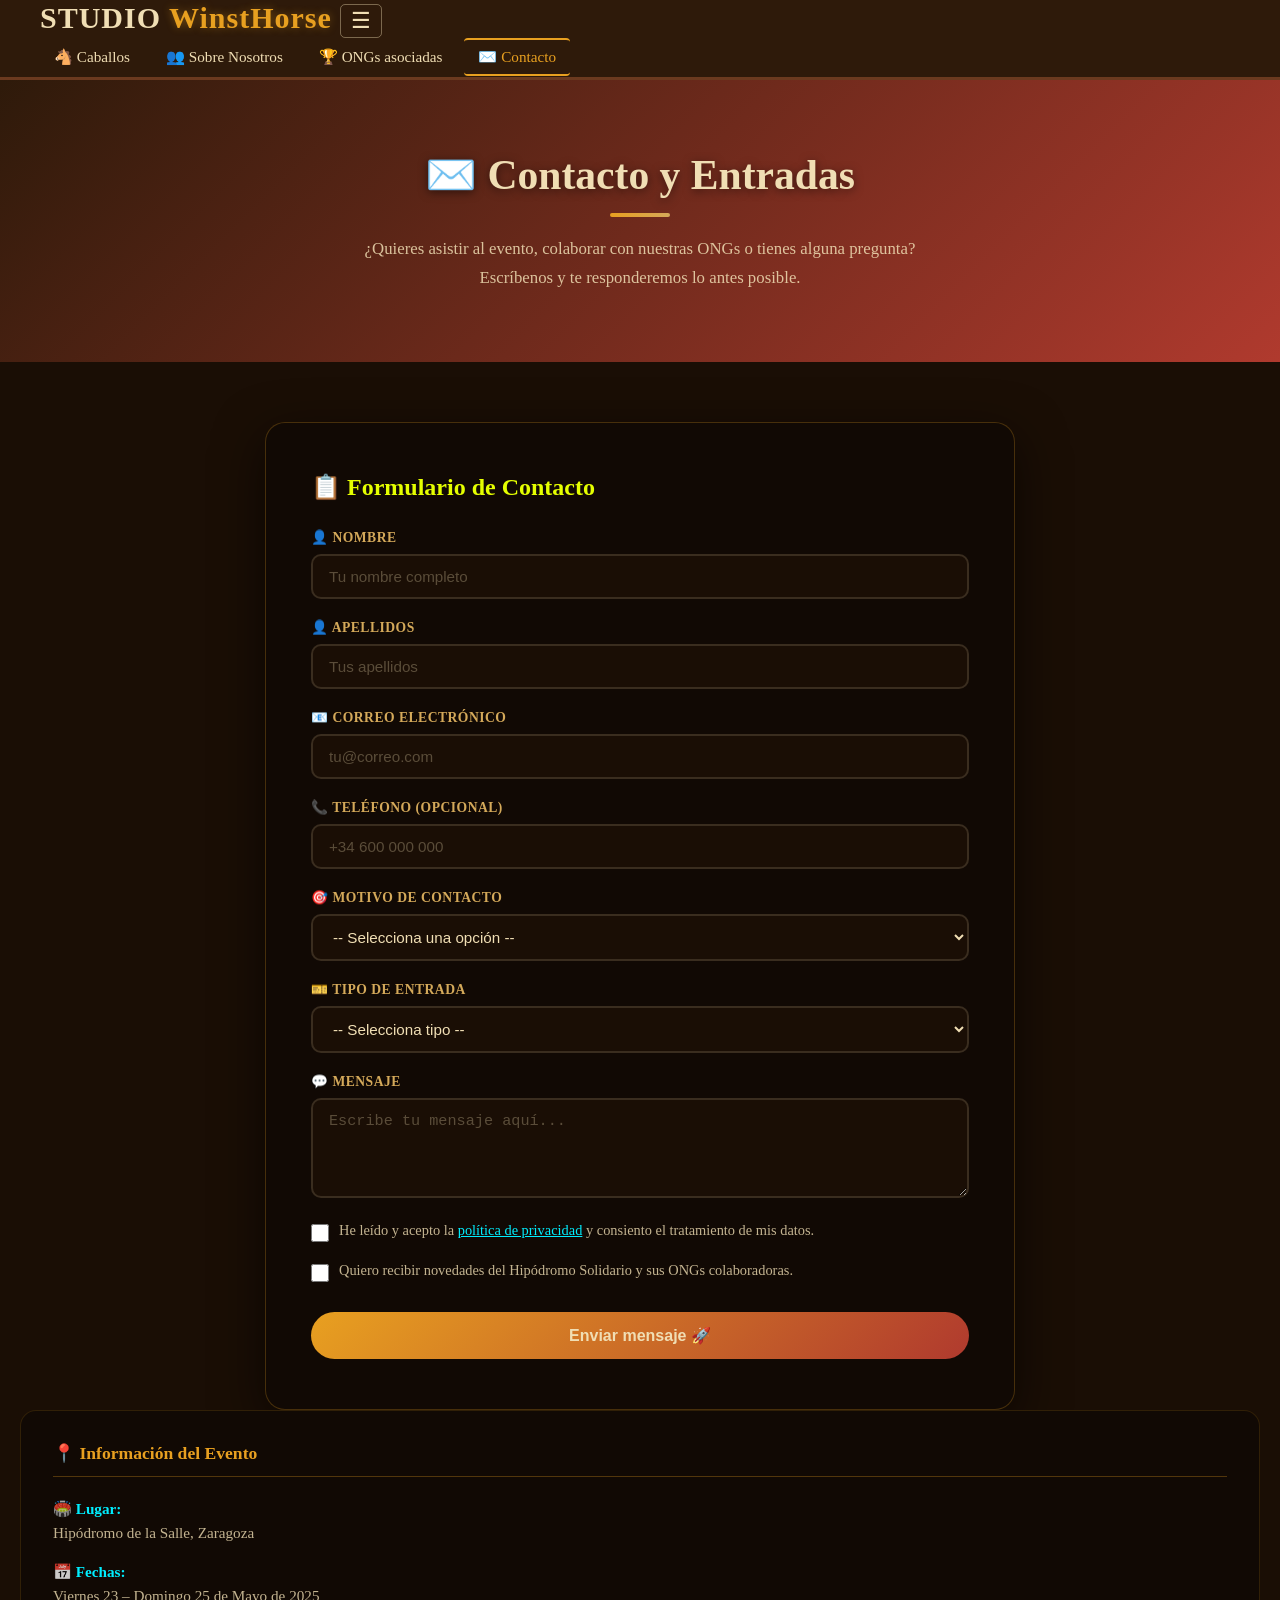
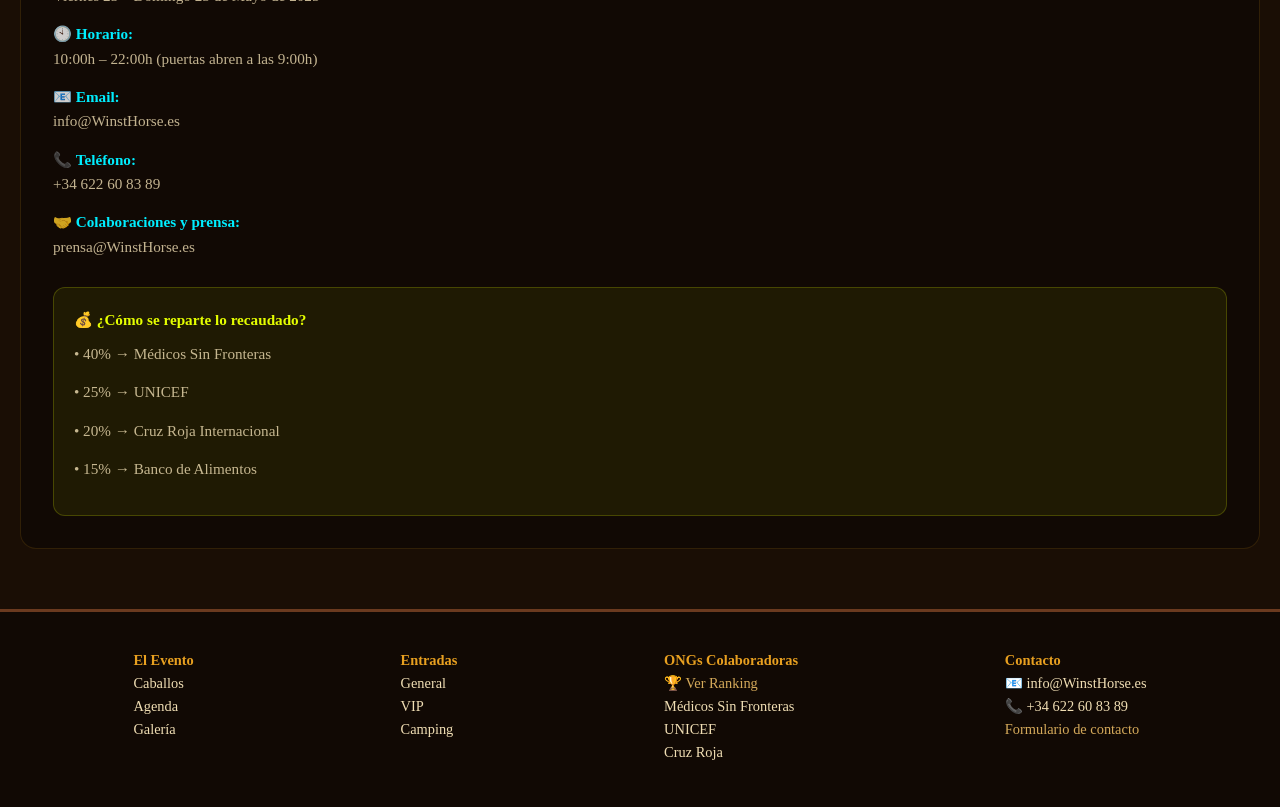
==== commit 5448b5b2: "actu del html" ====
--- a/ASIGNATURAS/Lenguaje_de_Marcas/web/HTML/contacto.html
+++ b/ASIGNATURAS/Lenguaje_de_Marcas/web/HTML/contacto.html
@@ -7,7 +7,7 @@
     <meta name="description"
         content="Contacta con el Hipódromo Solidario. Reserva entradas, información sobre apuestas benéficas y colaboraciones con ONGs.">
     <title>Contacto – Hipódromo Solidario</title>
-    <link rel="stylesheet" href="../bootstrap-5.3.8-dist/css/bootstrap.min.css">
+    <link rel="stylesheet" href="../CSS/bootstrap.min.css">
     <link rel="stylesheet" href="../CSS/Carrera_Caballos.css">
 </head>
 
@@ -201,7 +201,6 @@
         </div>
     </footer>
 
-    <script src="../bootstrap-5.3.8-dist/js/bootstrap.bundle.min.js"></script>
     <script>
         document.getElementById('formularioContacto').addEventListener('submit', function (e) {
             e.preventDefault();
